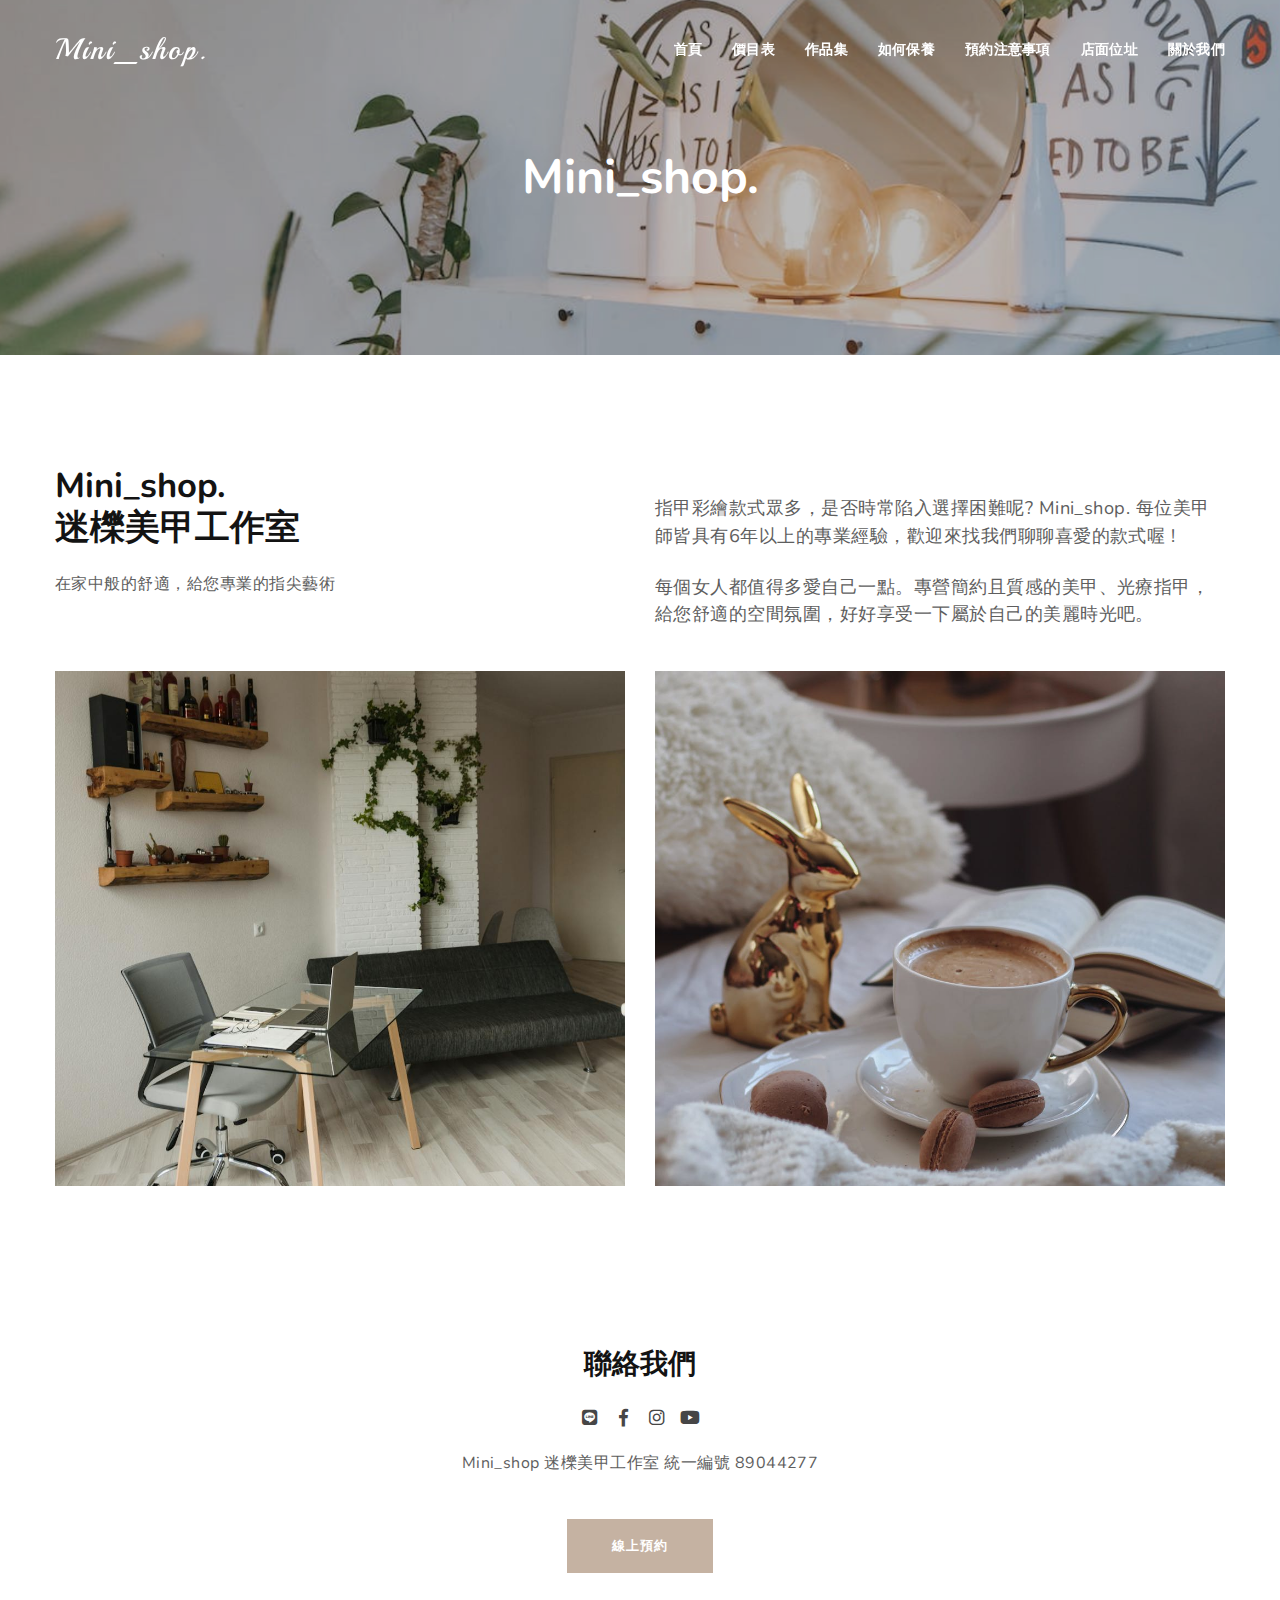
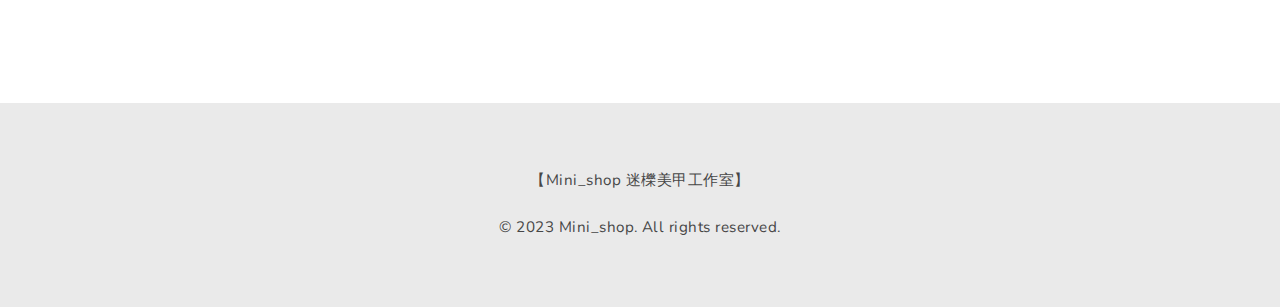
==== about.html @ 3e396a77 "demo_4_v1.0" ====
<!DOCTYPE html>
    
<html lang="zh">
<head>
    <meta charset="utf-8">
    <meta http-equiv="X-UA-Compatible" content="IE=edge">

    <title>Mini_shop | Welcome to Mini_shop</title>
    <meta name="author" content="柴柴網頁設計">
    <meta name="keywords" content="網頁設計,網站架設,個人形象網站,品牌官網,LOGO設計">
    <meta name="format-detection" content="telephone=no">
    <meta name="copyright" content="柴柴網頁設計, All Rights Reserved">
    <meta name="description" content="擅長：美業形象網站設計、個人品牌官網、網頁設計、網站架設、LOGO設計">

    <!-- Open Graph Protocol-->
    <meta property="og:type" content="website">
    <meta property="og:site_name" content="柴柴網頁設計">
    <meta property="og:title" content="柴柴網頁設計">
    <meta property="og:image" content="assets/images/home/home-fullscreen-7.png">
    <meta property="og:description" content="擅長：個人形象網站設計、個人品牌官網、網頁設計、網站架設、LOGO設計">
    <meta property="og:url" content="">

    <link rel="icon" type="image/png" href="assets/images/favicon.png">

    <meta name="viewport" content="width=device-width, initial-scale=1">

    <!-- START: Styles -->

    <!-- Google Fonts -->
    <link href="https://fonts.googleapis.com/css?family=Nunito:400,700%7cPlayball%7cPT+Serif:700i" rel="stylesheet"><!-- %7c -->

    <!-- Bootstrap -->
    <link rel="stylesheet" href="assets/vendor/bootstrap/dist/css/bootstrap.min.css">

    <!-- Font Awesome -->
    <link rel="stylesheet" href="assets/vendor/@fortawesome/fontawesome-free/css/brands.css">
    <link rel="stylesheet" href="assets/vendor/@fortawesome/fontawesome-free/css/solid.css">
    <link rel="stylesheet" href="assets/vendor/@fortawesome/fontawesome-free/css/fontawesome.css">

    <!-- Pe icon 7 stroke -->
    <link rel="stylesheet" href="assets/vendor/pixeden-stroke-7-icon/pe-icon-7-stroke/dist/pe-icon-7-stroke.min.css">

    <!-- Lightgallery -->
    <link rel="stylesheet" type="text/css" href="assets/vendor/lightgallery/dist/css/lightgallery.min.css">

    <!-- Swiper -->
    <link rel="stylesheet" type="text/css" href="assets/vendor/swiper/dist/css/swiper.min.css">

    <!-- Mimilism -->
    <link rel="stylesheet" href="assets/css/mimilism.css">

    <!-- Custom Styles -->
    <link rel="stylesheet" href="assets/css/custom.css">
    
    <!-- END: Styles -->

    <!-- jQuery -->
    <script src="assets/vendor/jquery/dist/jquery.min.js"></script>

</head>

<body>
    <div class="dk-main">
    <!--
        START: Navbar

        Additional Classes:
            .dk-navbar-sticky
            .dk-navbar-transparent
            .dk-navbar-white
            .dk-navbar-fullscreen || .dk-navbar-(xl, lg, md, sm)-fullscreen
    -->
        <nav class="dk-navbar dk-navbar-fixed dk-navbar-transparent dk-navbar-white dk-navbar-lg-fullscreen">
            <div class="container">
                <div class="dk-nav-content">
                    <a href="index.html" class="dk-nav-logo">Mini_shop.</a>
                    <ul class="dk-nav dk-nav-align-right">  
                        <li class="">
                            <a href="index.html">
                                首頁
                            </a>
                        </li>
                        <li class="">
                            <a href="price.html">
                                價目表
                            </a>
                        </li>
                        <li class="">
                            <a href="work.html">
                                作品集
                            </a>
                        </li>
                        <li>
                            <a href="QApage.html">
                                如何保養
                            </a>
                        </li>
                        <li>
                            <a href="reserve.html">
                                預約注意事項
                            </a>
                        </li>
                        <li class="">
                            <a href="contact.html">
                                店面位址
                            </a>
                        </li> 
                        <li class="">
                            <a href="about.html">
                                關於我們
                            </a>
                        </li>
                    </ul>
                </div>
            </div>
        </nav>

        <div class="dk-navbar dk-navbar-fullscreen">
            <div class="container">
                <div class="d-block"></div>
                <div class="dk-nav-content">
                </div>
            </div>
        </div>
        <!-- END: Navbar -->

        <div class="dk-box-3">
            <div class="bg-image bg-pattern">
                <img src="assets/images/home/bg_3.png" alt="" class="jarallax-img">
                <div style="background-color: rgba(32, 32, 32, .3);"></div>
            </div>
            <div class="dk-gap-1"></div>
            <div class="row justify-content-center">
                <div class="col-lg-4">
                    <h1 class="display-3 text-center text-white mb-0">Mini_shop.</h1>
                </div>
            </div>
            <div class="dk-gap-1"></div>
        </div> 
 
        <div class="dk-box-2 dk-padding-top">
            <div class="container">
                <div class="row">
                    <div class="col-lg-6">
                        <h2>Mini_shop. </br>迷櫟美甲工作室</h2>
                        <p>在家中般的舒適，給您專業的指尖藝術</p>
                    </div>

                    <div class="col-lg-6 mb-2 mt-30">
                        <p class="lead">指甲彩繪款式眾多，是否時常陷入選擇困難呢? Mini_shop. 每位美甲師皆具有6年以上的專業經驗，歡迎來找我們聊聊喜愛的款式喔 !</p>
                        <p class="lead mb-0">每個女人都值得多愛自己一點。專營簡約且質感的美甲、光療指甲，給您舒適的空間氛圍，好好享受一下屬於自己的美麗時光吧。</p>
                    </div>
                </div>

                <div class="dk-blog-post">
                    <div class="dk-box-5 dk-blog-post-overflow">
                        <div class="row vertical-gap dk-gallery">
                            <div class="col-md-6">
                                <a href="assets/images/about/work_1.jpg" class="dk-gallery-item">
                                    <img class="dk-img" src="assets/images/about/work_1.jpg" alt="">
                                </a>
                            </div>
                            <div class="col-md-6">
                                <a href="assets/images/about/work_2.jpg" class="dk-gallery-item">
                                    <img class="dk-img" src="assets/images/about/work_2.jpg" alt="">
                                </a>
                            </div>
                        </div>
                    </div>    
                </div>
            </div>
        </div>

        <!-- 頁尾聯絡資訊 -->
        <div class="dk-box-2 text-center" style="background-color: #ffffff;">
            <div class="container">
                <div class="row justify-content-center">
                    <div class="col-lg-12">
                        <h3 class="mnt-8">聯絡我們</h3>
                        <ul class="dk-social-links dk-social-links-light mnt-2 ml-20 m-20">
                            <li><a href="#" class="dk-social-line"><span class="fab fa-line"></span></a></li>
                            <li><a href="#" class="dk-social-facebook"><span class="fab fa-facebook-f"></span></a></li>
                            <li><a href="#" class="dk-social-instagram"><span class="fab fa-instagram"></span></a></li>
                            <li><a href="#" class="dk-social-youtube"><span class="fab fa-youtube"></span></a></li>
                        </ul>
                        <p class="mnt-2">Mini_shop 迷櫟美甲工作室 統一編號 <span>89044277</span></p>
                    </div>
                    <div class="col-lg-12 m-20">
                        <a href="reserve.html" class="dk-btn dk-btn-md">線上預約</a>
                    </div>
                </div>
            </div>
        </div>
    
        <!-- START: Footer -->
        <footer class="dk-footer-copyright dk-footer-light">
            <div class="container">
                <p>【Mini_shop 迷櫟美甲工作室】</p>
                <p class="mb-0">&copy; 2023 Mini_shop. All rights reserved.</p>
            </div>
        </footer>
        <!-- END: Footer -->
    </div>
    
<!-- START: Scripts -->

<!-- Object Fit Images -->
<script src="assets/vendor/object-fit-images/dist/ofi.min.js"></script>

<!-- Popper -->
<script src="assets/vendor/popper.js/dist/umd/popper.min.js"></script>

<!-- Bootstrap -->
<script src="assets/vendor/tether/dist/js/tether.min.js"></script>
<script src="assets/vendor/bootstrap/dist/js/bootstrap.min.js"></script>

<!-- Sticky Kit -->
<script src="assets/vendor/sticky-kit/dist/sticky-kit.min.js"></script>

<!-- Jarallax -->
<script src="assets/vendor/jarallax/dist/jarallax.min.js"></script>
<script src="assets/vendor/jarallax/dist/jarallax-video.min.js"></script>

<!-- Isotope -->
<script src="assets/vendor/isotope-layout/dist/isotope.pkgd.min.js"></script>

<!-- ImagesLoaded -->
<script src="assets/vendor/imagesloaded/imagesloaded.pkgd.min.js"></script>

<!-- Lightgallery -->
<script src="assets/vendor/lightgallery/dist/js/lightgallery.min.js"></script>
<script src="assets/vendor/lg-fullscreen/dist/lg-fullscreen.min.js"></script>
<script src="assets/vendor/lg-video/dist/lg-video.min.js"></script>

<!-- Swiper -->
<script src="assets/vendor/swiper/dist/js/swiper.min.js"></script>

<!-- Jquery Form -->
<script src="assets/vendor/jquery-form/dist/jquery.form.min.js"></script>

<!-- The Mimilism -->
<script src="assets/js/mimilism.min.js"></script>
<script src="assets/js/mimilism-init.js"></script>
<!-- END: Scripts -->


    
</body>
</html>
---- assets/vendor/@fortawesome/fontawesome-free/css/brands.css ----
/*!
 * Font Awesome Free 5.2.0 by @fontawesome - https://fontawesome.com
 * License - https://fontawesome.com/license (Icons: CC BY 4.0, Fonts: SIL OFL 1.1, Code: MIT License)
 */
@font-face {
  font-family: 'Font Awesome 5 Brands';
  font-style: normal;
  font-weight: normal;
  src: url("../webfonts/fa-brands-400.eot");
  src: url("../webfonts/fa-brands-400.eot?#iefix") format("embedded-opentype"), url("../webfonts/fa-brands-400.woff2") format("woff2"), url("../webfonts/fa-brands-400.woff") format("woff"), url("../webfonts/fa-brands-400.ttf") format("truetype"), url("../webfonts/fa-brands-400.svg#fontawesome") format("svg"); }

.fab {
  font-family: 'Font Awesome 5 Brands'; }
---- assets/vendor/@fortawesome/fontawesome-free/css/solid.css ----
/*!
 * Font Awesome Free 5.2.0 by @fontawesome - https://fontawesome.com
 * License - https://fontawesome.com/license (Icons: CC BY 4.0, Fonts: SIL OFL 1.1, Code: MIT License)
 */
@font-face {
  font-family: 'Font Awesome 5 Free';
  font-style: normal;
  font-weight: 900;
  src: url("../webfonts/fa-solid-900.eot");
  src: url("../webfonts/fa-solid-900.eot?#iefix") format("embedded-opentype"), url("../webfonts/fa-solid-900.woff2") format("woff2"), url("../webfonts/fa-solid-900.woff") format("woff"), url("../webfonts/fa-solid-900.ttf") format("truetype"), url("../webfonts/fa-solid-900.svg#fontawesome") format("svg"); }

.fa,
.fas {
  font-family: 'Font Awesome 5 Free';
  font-weight: 900; }
---- assets/vendor/pixeden-stroke-7-icon/pe-icon-7-stroke/dist/pe-icon-7-stroke.min.css ----
.pe-fw,.pe-li{text-align:center}@font-face{font-family:Pe-icon-7-stroke;src:url(../fonts/Pe-icon-7-stroke.eot?d7yf1v);src:url(../fonts/Pe-icon-7-stroke.eot?#iefixd7yf1v) format('embedded-opentype'),url(../fonts/Pe-icon-7-stroke.woff?d7yf1v) format('woff'),url(../fonts/Pe-icon-7-stroke.ttf?d7yf1v) format('truetype'),url(../fonts/Pe-icon-7-stroke.svg?d7yf1v#Pe-icon-7-stroke) format('svg');font-weight:400;font-style:normal}[class*=" pe-7s-"],[class^=pe-7s-]{display:inline-block;font-family:Pe-icon-7-stroke;speak:none;font-style:normal;font-weight:400;font-variant:normal;text-transform:none;line-height:1;-webkit-font-smoothing:antialiased;-moz-osx-font-smoothing:grayscale}/*! Modified from font-awesome helper CSS classes - PIXEDEN
 *  Font Awesome 4.0.3 by @davegandy - http://fontawesome.io - @fontawesome
 *  License - http://fontawesome.io/license (CSS: MIT License)
 */.pe-lg{font-size:1.33em;line-height:.75em;vertical-align:-15%}.pe-stack,.pe-va{vertical-align:middle}.pe-2x{font-size:2em}.pe-3x{font-size:3em}.pe-4x{font-size:4em}.pe-5x{font-size:5em}.pe-fw{width:1.28571em}.pe-ul{padding-left:0;margin-left:2.14286em;list-style-type:none}.pe-ul>li{position:relative}.pe-li{position:absolute;left:-2.14286em;width:2.14286em;top:.14286em}.pe-li.pe-lg{left:-1.85714em}.pe-border{padding:.2em .25em .15em;border-radius:.1em;border:.08em solid #eaeaea}.pull-right{float:right}.pe.pull-left{float:left;margin-right:.3em;margin-left:.3em}.pe-spin{-webkit-animation:spin 2s infinite linear;animation:spin 2s infinite linear}@-webkit-keyframes spin{0%{-webkit-transform:rotate(0);transform:rotate(0)}100%{-webkit-transform:rotate(359deg);transform:rotate(359deg)}}@keyframes spin{0%{-webkit-transform:rotate(0);transform:rotate(0)}100%{-webkit-transform:rotate(359deg);transform:rotate(359deg)}}.pe-rotate-90{filter:progid:DXImageTransform.Microsoft.BasicImage(rotation=1);-webkit-transform:rotate(90deg);-ms-transform:rotate(90deg);transform:rotate(90deg)}.pe-rotate-180{filter:progid:DXImageTransform.Microsoft.BasicImage(rotation=2);-webkit-transform:rotate(180deg);-ms-transform:rotate(180deg);transform:rotate(180deg)}.pe-rotate-270{filter:progid:DXImageTransform.Microsoft.BasicImage(rotation=3);-webkit-transform:rotate(270deg);-ms-transform:rotate(270deg);transform:rotate(270deg)}.pe-flip-horizontal{filter:progid:DXImageTransform.Microsoft.BasicImage(rotation=0, mirror=1);-webkit-transform:scale(-1,1);-ms-transform:scale(-1,1);transform:scale(-1,1)}.pe-flip-vertical{filter:progid:DXImageTransform.Microsoft.BasicImage(rotation=2, mirror=1);-webkit-transform:scale(1,-1);-ms-transform:scale(1,-1);transform:scale(1,-1)}.pe-stack{position:relative;display:inline-block;width:2em;height:2em;line-height:2em}.pe-stack-1x,.pe-stack-2x{position:absolute;left:0;width:100%;text-align:center}.pe-stack-1x{line-height:inherit}.pe-stack-2x{font-size:2em}.pe-inverse{color:#fff}.pe-7s-album:before{content:"\e6aa"}.pe-7s-arc:before{content:"\e6ab"}.pe-7s-back-2:before{content:"\e6ac"}.pe-7s-bandaid:before{content:"\e6ad"}.pe-7s-car:before{content:"\e6ae"}.pe-7s-diamond:before{content:"\e6af"}.pe-7s-door-lock:before{content:"\e6b0"}.pe-7s-eyedropper:before{content:"\e6b1"}.pe-7s-female:before{content:"\e6b2"}.pe-7s-gym:before{content:"\e6b3"}.pe-7s-hammer:before{content:"\e6b4"}.pe-7s-headphones:before{content:"\e6b5"}.pe-7s-helm:before{content:"\e6b6"}.pe-7s-hourglass:before{content:"\e6b7"}.pe-7s-leaf:before{content:"\e6b8"}.pe-7s-magic-wand:before{content:"\e6b9"}.pe-7s-male:before{content:"\e6ba"}.pe-7s-map-2:before{content:"\e6bb"}.pe-7s-next-2:before{content:"\e6bc"}.pe-7s-paint-bucket:before{content:"\e6bd"}.pe-7s-pendrive:before{content:"\e6be"}.pe-7s-photo:before{content:"\e6bf"}.pe-7s-piggy:before{content:"\e6c0"}.pe-7s-plugin:before{content:"\e6c1"}.pe-7s-refresh-2:before{content:"\e6c2"}.pe-7s-rocket:before{content:"\e6c3"}.pe-7s-settings:before{content:"\e6c4"}.pe-7s-shield:before{content:"\e6c5"}.pe-7s-smile:before{content:"\e6c6"}.pe-7s-usb:before{content:"\e6c7"}.pe-7s-vector:before{content:"\e6c8"}.pe-7s-wine:before{content:"\e6c9"}.pe-7s-cloud-upload:before{content:"\e68a"}.pe-7s-cash:before{content:"\e68c"}.pe-7s-close:before{content:"\e680"}.pe-7s-bluetooth:before{content:"\e68d"}.pe-7s-cloud-download:before{content:"\e68b"}.pe-7s-way:before{content:"\e68e"}.pe-7s-close-circle:before{content:"\e681"}.pe-7s-id:before{content:"\e68f"}.pe-7s-angle-up:before{content:"\e682"}.pe-7s-wristwatch:before{content:"\e690"}.pe-7s-angle-up-circle:before{content:"\e683"}.pe-7s-world:before{content:"\e691"}.pe-7s-angle-right:before{content:"\e684"}.pe-7s-volume:before{content:"\e692"}.pe-7s-angle-right-circle:before{content:"\e685"}.pe-7s-users:before{content:"\e693"}.pe-7s-angle-left:before{content:"\e686"}.pe-7s-user-female:before{content:"\e694"}.pe-7s-angle-left-circle:before{content:"\e687"}.pe-7s-up-arrow:before{content:"\e695"}.pe-7s-angle-down:before{content:"\e688"}.pe-7s-switch:before{content:"\e696"}.pe-7s-angle-down-circle:before{content:"\e689"}.pe-7s-scissors:before{content:"\e697"}.pe-7s-wallet:before{content:"\e600"}.pe-7s-safe:before{content:"\e698"}.pe-7s-volume2:before{content:"\e601"}.pe-7s-volume1:before{content:"\e602"}.pe-7s-voicemail:before{content:"\e603"}.pe-7s-video:before{content:"\e604"}.pe-7s-user:before{content:"\e605"}.pe-7s-upload:before{content:"\e606"}.pe-7s-unlock:before{content:"\e607"}.pe-7s-umbrella:before{content:"\e608"}.pe-7s-trash:before{content:"\e609"}.pe-7s-tools:before{content:"\e60a"}.pe-7s-timer:before{content:"\e60b"}.pe-7s-ticket:before{content:"\e60c"}.pe-7s-target:before{content:"\e60d"}.pe-7s-sun:before{content:"\e60e"}.pe-7s-study:before{content:"\e60f"}.pe-7s-stopwatch:before{content:"\e610"}.pe-7s-star:before{content:"\e611"}.pe-7s-speaker:before{content:"\e612"}.pe-7s-signal:before{content:"\e613"}.pe-7s-shuffle:before{content:"\e614"}.pe-7s-shopbag:before{content:"\e615"}.pe-7s-share:before{content:"\e616"}.pe-7s-server:before{content:"\e617"}.pe-7s-search:before{content:"\e618"}.pe-7s-film:before{content:"\e6a5"}.pe-7s-science:before{content:"\e619"}.pe-7s-disk:before{content:"\e6a6"}.pe-7s-ribbon:before{content:"\e61a"}.pe-7s-repeat:before{content:"\e61b"}.pe-7s-refresh:before{content:"\e61c"}.pe-7s-add-user:before{content:"\e6a9"}.pe-7s-refresh-cloud:before{content:"\e61d"}.pe-7s-paperclip:before{content:"\e69c"}.pe-7s-radio:before{content:"\e61e"}.pe-7s-note2:before{content:"\e69d"}.pe-7s-print:before{content:"\e61f"}.pe-7s-network:before{content:"\e69e"}.pe-7s-prev:before{content:"\e620"}.pe-7s-mute:before{content:"\e69f"}.pe-7s-power:before{content:"\e621"}.pe-7s-medal:before{content:"\e6a0"}.pe-7s-portfolio:before{content:"\e622"}.pe-7s-like2:before{content:"\e6a1"}.pe-7s-plus:before{content:"\e623"}.pe-7s-left-arrow:before{content:"\e6a2"}.pe-7s-play:before{content:"\e624"}.pe-7s-key:before{content:"\e6a3"}.pe-7s-plane:before{content:"\e625"}.pe-7s-joy:before{content:"\e6a4"}.pe-7s-photo-gallery:before{content:"\e626"}.pe-7s-pin:before{content:"\e69b"}.pe-7s-phone:before{content:"\e627"}.pe-7s-plug:before{content:"\e69a"}.pe-7s-pen:before{content:"\e628"}.pe-7s-right-arrow:before{content:"\e699"}.pe-7s-paper-plane:before{content:"\e629"}.pe-7s-delete-user:before{content:"\e6a7"}.pe-7s-paint:before{content:"\e62a"}.pe-7s-bottom-arrow:before{content:"\e6a8"}.pe-7s-notebook:before{content:"\e62b"}.pe-7s-note:before{content:"\e62c"}.pe-7s-next:before{content:"\e62d"}.pe-7s-news-paper:before{content:"\e62e"}.pe-7s-musiclist:before{content:"\e62f"}.pe-7s-music:before{content:"\e630"}.pe-7s-mouse:before{content:"\e631"}.pe-7s-more:before{content:"\e632"}.pe-7s-moon:before{content:"\e633"}.pe-7s-monitor:before{content:"\e634"}.pe-7s-micro:before{content:"\e635"}.pe-7s-menu:before{content:"\e636"}.pe-7s-map:before{content:"\e637"}.pe-7s-map-marker:before{content:"\e638"}.pe-7s-mail:before{content:"\e639"}.pe-7s-mail-open:before{content:"\e63a"}.pe-7s-mail-open-file:before{content:"\e63b"}.pe-7s-magnet:before{content:"\e63c"}.pe-7s-loop:before{content:"\e63d"}.pe-7s-look:before{content:"\e63e"}.pe-7s-lock:before{content:"\e63f"}.pe-7s-lintern:before{content:"\e640"}.pe-7s-link:before{content:"\e641"}.pe-7s-like:before{content:"\e642"}.pe-7s-light:before{content:"\e643"}.pe-7s-less:before{content:"\e644"}.pe-7s-keypad:before{content:"\e645"}.pe-7s-junk:before{content:"\e646"}.pe-7s-info:before{content:"\e647"}.pe-7s-home:before{content:"\e648"}.pe-7s-help2:before{content:"\e649"}.pe-7s-help1:before{content:"\e64a"}.pe-7s-graph3:before{content:"\e64b"}.pe-7s-graph2:before{content:"\e64c"}.pe-7s-graph1:before{content:"\e64d"}.pe-7s-graph:before{content:"\e64e"}.pe-7s-global:before{content:"\e64f"}.pe-7s-gleam:before{content:"\e650"}.pe-7s-glasses:before{content:"\e651"}.pe-7s-gift:before{content:"\e652"}.pe-7s-folder:before{content:"\e653"}.pe-7s-flag:before{content:"\e654"}.pe-7s-filter:before{content:"\e655"}.pe-7s-file:before{content:"\e656"}.pe-7s-expand1:before{content:"\e657"}.pe-7s-exapnd2:before{content:"\e658"}.pe-7s-edit:before{content:"\e659"}.pe-7s-drop:before{content:"\e65a"}.pe-7s-drawer:before{content:"\e65b"}.pe-7s-download:before{content:"\e65c"}.pe-7s-display2:before{content:"\e65d"}.pe-7s-display1:before{content:"\e65e"}.pe-7s-diskette:before{content:"\e65f"}.pe-7s-date:before{content:"\e660"}.pe-7s-cup:before{content:"\e661"}.pe-7s-culture:before{content:"\e662"}.pe-7s-crop:before{content:"\e663"}.pe-7s-credit:before{content:"\e664"}.pe-7s-copy-file:before{content:"\e665"}.pe-7s-config:before{content:"\e666"}.pe-7s-compass:before{content:"\e667"}.pe-7s-comment:before{content:"\e668"}.pe-7s-coffee:before{content:"\e669"}.pe-7s-cloud:before{content:"\e66a"}.pe-7s-clock:before{content:"\e66b"}.pe-7s-check:before{content:"\e66c"}.pe-7s-chat:before{content:"\e66d"}.pe-7s-cart:before{content:"\e66e"}.pe-7s-camera:before{content:"\e66f"}.pe-7s-call:before{content:"\e670"}.pe-7s-calculator:before{content:"\e671"}.pe-7s-browser:before{content:"\e672"}.pe-7s-box2:before{content:"\e673"}.pe-7s-box1:before{content:"\e674"}.pe-7s-bookmarks:before{content:"\e675"}.pe-7s-bicycle:before{content:"\e676"}.pe-7s-bell:before{content:"\e677"}.pe-7s-battery:before{content:"\e678"}.pe-7s-ball:before{content:"\e679"}.pe-7s-back:before{content:"\e67a"}.pe-7s-attention:before{content:"\e67b"}.pe-7s-anchor:before{content:"\e67c"}.pe-7s-albums:before{content:"\e67d"}.pe-7s-alarm:before{content:"\e67e"}.pe-7s-airplay:before{content:"\e67f"}
---- assets/vendor/lightgallery/dist/css/lightgallery.min.css ----
.lg-sub-html,.lg-toolbar{background-color:rgba(0,0,0,.45)}@font-face{font-family:lg;src:url(../fonts/lg.eot?n1z373);src:url(../fonts/lg.eot?#iefixn1z373) format("embedded-opentype"),url(../fonts/lg.woff?n1z373) format("woff"),url(../fonts/lg.ttf?n1z373) format("truetype"),url(../fonts/lg.svg?n1z373#lg) format("svg");font-weight:400;font-style:normal}.lg-icon{font-family:lg;speak:none;font-style:normal;font-weight:400;font-variant:normal;text-transform:none;line-height:1;-webkit-font-smoothing:antialiased;-moz-osx-font-smoothing:grayscale}.lg-actions .lg-next,.lg-actions .lg-prev{background-color:rgba(0,0,0,.45);border-radius:2px;color:#999;cursor:pointer;display:block;font-size:22px;margin-top:-10px;padding:8px 10px 9px;position:absolute;top:50%;z-index:1080;border:none;outline:0}.lg-actions .lg-next.disabled,.lg-actions .lg-prev.disabled{pointer-events:none;opacity:.5}.lg-actions .lg-next:hover,.lg-actions .lg-prev:hover{color:#FFF}.lg-actions .lg-next{right:20px}.lg-actions .lg-next:before{content:"\e095"}.lg-actions .lg-prev{left:20px}.lg-actions .lg-prev:after{content:"\e094"}@-webkit-keyframes lg-right-end{0%,100%{left:0}50%{left:-30px}}@-moz-keyframes lg-right-end{0%,100%{left:0}50%{left:-30px}}@-ms-keyframes lg-right-end{0%,100%{left:0}50%{left:-30px}}@keyframes lg-right-end{0%,100%{left:0}50%{left:-30px}}@-webkit-keyframes lg-left-end{0%,100%{left:0}50%{left:30px}}@-moz-keyframes lg-left-end{0%,100%{left:0}50%{left:30px}}@-ms-keyframes lg-left-end{0%,100%{left:0}50%{left:30px}}@keyframes lg-left-end{0%,100%{left:0}50%{left:30px}}.lg-outer.lg-right-end .lg-object{-webkit-animation:lg-right-end .3s;-o-animation:lg-right-end .3s;animation:lg-right-end .3s;position:relative}.lg-outer.lg-left-end .lg-object{-webkit-animation:lg-left-end .3s;-o-animation:lg-left-end .3s;animation:lg-left-end .3s;position:relative}.lg-toolbar{z-index:1082;left:0;position:absolute;top:0;width:100%}.lg-toolbar .lg-icon{color:#999;cursor:pointer;float:right;font-size:24px;height:47px;line-height:27px;padding:10px 0;text-align:center;width:50px;text-decoration:none!important;outline:0;-webkit-transition:color .2s linear;-o-transition:color .2s linear;transition:color .2s linear}.lg-toolbar .lg-icon:hover{color:#FFF}.lg-toolbar .lg-close:after{content:"\e070"}.lg-toolbar .lg-download:after{content:"\e0f2"}.lg-sub-html{bottom:0;color:#EEE;font-size:16px;left:0;padding:10px 40px;position:fixed;right:0;text-align:center;z-index:1080}.lg-sub-html h4{margin:0;font-size:13px;font-weight:700}.lg-sub-html p{font-size:12px;margin:5px 0 0}#lg-counter{color:#999;display:inline-block;font-size:16px;padding-left:20px;padding-top:12px;vertical-align:middle}.lg-next,.lg-prev,.lg-toolbar{opacity:1;-webkit-transition:-webkit-transform .35s cubic-bezier(0,0,.25,1) 0s,opacity .35s cubic-bezier(0,0,.25,1) 0s,color .2s linear;-moz-transition:-moz-transform .35s cubic-bezier(0,0,.25,1) 0s,opacity .35s cubic-bezier(0,0,.25,1) 0s,color .2s linear;-o-transition:-o-transform .35s cubic-bezier(0,0,.25,1) 0s,opacity .35s cubic-bezier(0,0,.25,1) 0s,color .2s linear;transition:transform .35s cubic-bezier(0,0,.25,1) 0s,opacity .35s cubic-bezier(0,0,.25,1) 0s,color .2s linear}.lg-hide-items .lg-prev{opacity:0;-webkit-transform:translate3d(-10px,0,0);transform:translate3d(-10px,0,0)}.lg-hide-items .lg-next{opacity:0;-webkit-transform:translate3d(10px,0,0);transform:translate3d(10px,0,0)}.lg-hide-items .lg-toolbar{opacity:0;-webkit-transform:translate3d(0,-10px,0);transform:translate3d(0,-10px,0)}body:not(.lg-from-hash) .lg-outer.lg-start-zoom .lg-object{-webkit-transform:scale3d(.5,.5,.5);transform:scale3d(.5,.5,.5);opacity:0;-webkit-transition:-webkit-transform 250ms cubic-bezier(0,0,.25,1) 0s,opacity 250ms cubic-bezier(0,0,.25,1)!important;-moz-transition:-moz-transform 250ms cubic-bezier(0,0,.25,1) 0s,opacity 250ms cubic-bezier(0,0,.25,1)!important;-o-transition:-o-transform 250ms cubic-bezier(0,0,.25,1) 0s,opacity 250ms cubic-bezier(0,0,.25,1)!important;transition:transform 250ms cubic-bezier(0,0,.25,1) 0s,opacity 250ms cubic-bezier(0,0,.25,1)!important;-webkit-transform-origin:50% 50%;-moz-transform-origin:50% 50%;-ms-transform-origin:50% 50%;transform-origin:50% 50%}body:not(.lg-from-hash) .lg-outer.lg-start-zoom .lg-item.lg-complete .lg-object{-webkit-transform:scale3d(1,1,1);transform:scale3d(1,1,1);opacity:1}.lg-outer .lg-thumb-outer{background-color:#0D0A0A;bottom:0;position:absolute;width:100%;z-index:1080;max-height:350px;-webkit-transform:translate3d(0,100%,0);transform:translate3d(0,100%,0);-webkit-transition:-webkit-transform .25s cubic-bezier(0,0,.25,1) 0s;-moz-transition:-moz-transform .25s cubic-bezier(0,0,.25,1) 0s;-o-transition:-o-transform .25s cubic-bezier(0,0,.25,1) 0s;transition:transform .25s cubic-bezier(0,0,.25,1) 0s}.lg-outer .lg-thumb-outer.lg-grab .lg-thumb-item{cursor:-webkit-grab;cursor:-moz-grab;cursor:-o-grab;cursor:-ms-grab;cursor:grab}.lg-outer .lg-thumb-outer.lg-grabbing .lg-thumb-item{cursor:move;cursor:-webkit-grabbing;cursor:-moz-grabbing;cursor:-o-grabbing;cursor:-ms-grabbing;cursor:grabbing}.lg-outer .lg-thumb-outer.lg-dragging .lg-thumb{-webkit-transition-duration:0s!important;transition-duration:0s!important}.lg-outer.lg-thumb-open .lg-thumb-outer{-webkit-transform:translate3d(0,0,0);transform:translate3d(0,0,0)}.lg-outer .lg-thumb{padding:10px 0;height:100%;margin-bottom:-5px}.lg-outer .lg-thumb-item{cursor:pointer;float:left;overflow:hidden;height:100%;border:2px solid #FFF;border-radius:4px;margin-bottom:5px}@media (min-width:1025px){.lg-outer .lg-thumb-item{-webkit-transition:border-color .25s ease;-o-transition:border-color .25s ease;transition:border-color .25s ease}}.lg-outer .lg-thumb-item.active,.lg-outer .lg-thumb-item:hover{border-color:#a90707}.lg-outer .lg-thumb-item img{width:100%;height:100%;object-fit:cover}.lg-outer.lg-has-thumb .lg-item{padding-bottom:120px}.lg-outer.lg-can-toggle .lg-item{padding-bottom:0}.lg-outer.lg-pull-caption-up .lg-sub-html{-webkit-transition:bottom .25s ease;-o-transition:bottom .25s ease;transition:bottom .25s ease}.lg-outer.lg-pull-caption-up.lg-thumb-open .lg-sub-html{bottom:100px}.lg-outer .lg-toogle-thumb{background-color:#0D0A0A;border-radius:2px 2px 0 0;color:#999;cursor:pointer;font-size:24px;height:39px;line-height:27px;padding:5px 0;position:absolute;right:20px;text-align:center;top:-39px;width:50px}.lg-outer .lg-toogle-thumb:hover,.lg-outer.lg-dropdown-active #lg-share{color:#FFF}.lg-outer .lg-toogle-thumb:after{content:"\e1ff"}.lg-outer .lg-video-cont{display:inline-block;vertical-align:middle;max-width:1140px;max-height:100%;width:100%;padding:0 5px}.lg-outer .lg-video{width:100%;height:0;padding-bottom:56.25%;overflow:hidden;position:relative}.lg-outer .lg-video .lg-object{display:inline-block;position:absolute;top:0;left:0;width:100%!important;height:100%!important}.lg-outer .lg-video .lg-video-play{width:84px;height:59px;position:absolute;left:50%;top:50%;margin-left:-42px;margin-top:-30px;z-index:1080;cursor:pointer}.lg-outer .lg-has-iframe .lg-video{-webkit-overflow-scrolling:touch;overflow:auto}.lg-outer .lg-has-vimeo .lg-video-play{background:url(../img/vimeo-play.png) no-repeat}.lg-outer .lg-has-vimeo:hover .lg-video-play{background:url(../img/vimeo-play.png) 0 -58px no-repeat}.lg-outer .lg-has-html5 .lg-video-play{background:url(../img/video-play.png) no-repeat;height:64px;margin-left:-32px;margin-top:-32px;width:64px;opacity:.8}.lg-outer .lg-has-html5:hover .lg-video-play{opacity:1}.lg-outer .lg-has-youtube .lg-video-play{background:url(../img/youtube-play.png) no-repeat}.lg-outer .lg-has-youtube:hover .lg-video-play{background:url(../img/youtube-play.png) 0 -60px no-repeat}.lg-outer .lg-video-object{width:100%!important;height:100%!important;position:absolute;top:0;left:0}.lg-outer .lg-has-video .lg-video-object{visibility:hidden}.lg-outer .lg-has-video.lg-video-playing .lg-object,.lg-outer .lg-has-video.lg-video-playing .lg-video-play{display:none}.lg-outer .lg-has-video.lg-video-playing .lg-video-object{visibility:visible}.lg-progress-bar{background-color:#333;height:5px;left:0;position:absolute;top:0;width:100%;z-index:1083;opacity:0;-webkit-transition:opacity 80ms ease 0s;-moz-transition:opacity 80ms ease 0s;-o-transition:opacity 80ms ease 0s;transition:opacity 80ms ease 0s}.lg-progress-bar .lg-progress{background-color:#a90707;height:5px;width:0}.lg-progress-bar.lg-start .lg-progress{width:100%}.lg-show-autoplay .lg-progress-bar{opacity:1}.lg-autoplay-button:after{content:"\e01d"}.lg-show-autoplay .lg-autoplay-button:after{content:"\e01a"}.lg-outer.lg-css3.lg-zoom-dragging .lg-item.lg-complete.lg-zoomable .lg-image,.lg-outer.lg-css3.lg-zoom-dragging .lg-item.lg-complete.lg-zoomable .lg-img-wrap{-webkit-transition-duration:0s;transition-duration:0s}.lg-outer.lg-use-transition-for-zoom .lg-item.lg-complete.lg-zoomable .lg-img-wrap{-webkit-transition:-webkit-transform .3s cubic-bezier(0,0,.25,1) 0s;-moz-transition:-moz-transform .3s cubic-bezier(0,0,.25,1) 0s;-o-transition:-o-transform .3s cubic-bezier(0,0,.25,1) 0s;transition:transform .3s cubic-bezier(0,0,.25,1) 0s}.lg-outer.lg-use-left-for-zoom .lg-item.lg-complete.lg-zoomable .lg-img-wrap{-webkit-transition:left .3s cubic-bezier(0,0,.25,1) 0s,top .3s cubic-bezier(0,0,.25,1) 0s;-moz-transition:left .3s cubic-bezier(0,0,.25,1) 0s,top .3s cubic-bezier(0,0,.25,1) 0s;-o-transition:left .3s cubic-bezier(0,0,.25,1) 0s,top .3s cubic-bezier(0,0,.25,1) 0s;transition:left .3s cubic-bezier(0,0,.25,1) 0s,top .3s cubic-bezier(0,0,.25,1) 0s}.lg-outer .lg-item.lg-complete.lg-zoomable .lg-img-wrap{-webkit-transform:translate3d(0,0,0);transform:translate3d(0,0,0);-webkit-backface-visibility:hidden;-moz-backface-visibility:hidden;backface-visibility:hidden}.lg-outer .lg-item.lg-complete.lg-zoomable .lg-image{-webkit-transform:scale3d(1,1,1);transform:scale3d(1,1,1);-webkit-transition:-webkit-transform .3s cubic-bezier(0,0,.25,1) 0s,opacity .15s!important;-moz-transition:-moz-transform .3s cubic-bezier(0,0,.25,1) 0s,opacity .15s!important;-o-transition:-o-transform .3s cubic-bezier(0,0,.25,1) 0s,opacity .15s!important;transition:transform .3s cubic-bezier(0,0,.25,1) 0s,opacity .15s!important;-webkit-transform-origin:0 0;-moz-transform-origin:0 0;-ms-transform-origin:0 0;transform-origin:0 0;-webkit-backface-visibility:hidden;-moz-backface-visibility:hidden;backface-visibility:hidden}#lg-zoom-in:after{content:"\e311"}#lg-actual-size{font-size:20px}#lg-actual-size:after{content:"\e033"}#lg-zoom-out{opacity:.5;pointer-events:none}#lg-zoom-out:after{content:"\e312"}.lg-zoomed #lg-zoom-out{opacity:1;pointer-events:auto}.lg-outer .lg-pager-outer{bottom:60px;left:0;position:absolute;right:0;text-align:center;z-index:1080;height:10px}.lg-outer .lg-pager-outer.lg-pager-hover .lg-pager-cont{overflow:visible}.lg-outer .lg-pager-cont{cursor:pointer;display:inline-block;overflow:hidden;position:relative;vertical-align:top;margin:0 5px}.lg-outer .lg-pager-cont:hover .lg-pager-thumb-cont{opacity:1;-webkit-transform:translate3d(0,0,0);transform:translate3d(0,0,0)}.lg-outer .lg-pager-cont.lg-pager-active .lg-pager{box-shadow:0 0 0 2px #fff inset}.lg-outer .lg-pager-thumb-cont{background-color:#fff;color:#FFF;bottom:100%;height:83px;left:0;margin-bottom:20px;margin-left:-60px;opacity:0;padding:5px;position:absolute;width:120px;border-radius:3px;-webkit-transition:opacity .15s ease 0s,-webkit-transform .15s ease 0s;-moz-transition:opacity .15s ease 0s,-moz-transform .15s ease 0s;-o-transition:opacity .15s ease 0s,-o-transform .15s ease 0s;transition:opacity .15s ease 0s,transform .15s ease 0s;-webkit-transform:translate3d(0,5px,0);transform:translate3d(0,5px,0)}.lg-outer .lg-pager-thumb-cont img{width:100%;height:100%}.lg-outer .lg-pager{background-color:rgba(255,255,255,.5);border-radius:50%;box-shadow:0 0 0 8px rgba(255,255,255,.7) inset;display:block;height:12px;-webkit-transition:box-shadow .3s ease 0s;-o-transition:box-shadow .3s ease 0s;transition:box-shadow .3s ease 0s;width:12px}.lg-outer .lg-pager:focus,.lg-outer .lg-pager:hover{box-shadow:0 0 0 8px #fff inset}.lg-outer .lg-caret{border-left:10px solid transparent;border-right:10px solid transparent;border-top:10px dashed;bottom:-10px;display:inline-block;height:0;left:50%;margin-left:-5px;position:absolute;vertical-align:middle;width:0}.lg-fullscreen:after{content:"\e20c"}.lg-fullscreen-on .lg-fullscreen:after{content:"\e20d"}.lg-outer #lg-dropdown-overlay{background-color:rgba(0,0,0,.25);bottom:0;cursor:default;left:0;position:fixed;right:0;top:0;z-index:1081;opacity:0;visibility:hidden;-webkit-transition:visibility 0s linear .18s,opacity .18s linear 0s;-o-transition:visibility 0s linear .18s,opacity .18s linear 0s;transition:visibility 0s linear .18s,opacity .18s linear 0s}.lg-outer.lg-dropdown-active #lg-dropdown-overlay,.lg-outer.lg-dropdown-active .lg-dropdown{-webkit-transition-delay:0s;transition-delay:0s;-moz-transform:translate3d(0,0,0);-o-transform:translate3d(0,0,0);-ms-transform:translate3d(0,0,0);-webkit-transform:translate3d(0,0,0);transform:translate3d(0,0,0);opacity:1;visibility:visible}.lg-outer .lg-dropdown{background-color:#fff;border-radius:2px;font-size:14px;list-style-type:none;margin:0;padding:10px 0;position:absolute;right:0;text-align:left;top:50px;opacity:0;visibility:hidden;-moz-transform:translate3d(0,5px,0);-o-transform:translate3d(0,5px,0);-ms-transform:translate3d(0,5px,0);-webkit-transform:translate3d(0,5px,0);transform:translate3d(0,5px,0);-webkit-transition:-webkit-transform .18s linear 0s,visibility 0s linear .5s,opacity .18s linear 0s;-moz-transition:-moz-transform .18s linear 0s,visibility 0s linear .5s,opacity .18s linear 0s;-o-transition:-o-transform .18s linear 0s,visibility 0s linear .5s,opacity .18s linear 0s;transition:transform .18s linear 0s,visibility 0s linear .5s,opacity .18s linear 0s}.lg-outer .lg-dropdown:after{content:"";display:block;height:0;width:0;position:absolute;border:8px solid transparent;border-bottom-color:#FFF;right:16px;top:-16px}.lg-outer .lg-dropdown>li:last-child{margin-bottom:0}.lg-outer .lg-dropdown>li:hover .lg-icon,.lg-outer .lg-dropdown>li:hover a{color:#333}.lg-outer .lg-dropdown a{color:#333;display:block;white-space:pre;padding:4px 12px;font-family:"Open Sans","Helvetica Neue",Helvetica,Arial,sans-serif;font-size:12px}.lg-outer .lg-dropdown a:hover{background-color:rgba(0,0,0,.07)}.lg-outer .lg-dropdown .lg-dropdown-text{display:inline-block;line-height:1;margin-top:-3px;vertical-align:middle}.lg-outer .lg-dropdown .lg-icon{color:#333;display:inline-block;float:none;font-size:20px;height:auto;line-height:1;margin-right:8px;padding:0;vertical-align:middle;width:auto}.lg-outer,.lg-outer .lg,.lg-outer .lg-inner{width:100%;height:100%}.lg-outer #lg-share{position:relative}.lg-outer #lg-share:after{content:"\e80d"}.lg-outer #lg-share-facebook .lg-icon{color:#3b5998}.lg-outer #lg-share-facebook .lg-icon:after{content:"\e901"}.lg-outer #lg-share-twitter .lg-icon{color:#00aced}.lg-outer #lg-share-twitter .lg-icon:after{content:"\e904"}.lg-outer #lg-share-googleplus .lg-icon{color:#dd4b39}.lg-outer #lg-share-googleplus .lg-icon:after{content:"\e902"}.lg-outer #lg-share-pinterest .lg-icon{color:#cb2027}.lg-outer #lg-share-pinterest .lg-icon:after{content:"\e903"}.lg-group:after{content:"";display:table;clear:both}.lg-outer{position:fixed;top:0;left:0;z-index:1050;text-align:left;opacity:0;-webkit-transition:opacity .15s ease 0s;-o-transition:opacity .15s ease 0s;transition:opacity .15s ease 0s}.lg-outer *{-webkit-box-sizing:border-box;-moz-box-sizing:border-box;box-sizing:border-box}.lg-outer.lg-visible{opacity:1}.lg-outer.lg-css3 .lg-item.lg-current,.lg-outer.lg-css3 .lg-item.lg-next-slide,.lg-outer.lg-css3 .lg-item.lg-prev-slide{-webkit-transition-duration:inherit!important;transition-duration:inherit!important;-webkit-transition-timing-function:inherit!important;transition-timing-function:inherit!important}.lg-outer.lg-css3.lg-dragging .lg-item.lg-current,.lg-outer.lg-css3.lg-dragging .lg-item.lg-next-slide,.lg-outer.lg-css3.lg-dragging .lg-item.lg-prev-slide{-webkit-transition-duration:0s!important;transition-duration:0s!important;opacity:1}.lg-outer.lg-grab img.lg-object{cursor:-webkit-grab;cursor:-moz-grab;cursor:-o-grab;cursor:-ms-grab;cursor:grab}.lg-outer.lg-grabbing img.lg-object{cursor:move;cursor:-webkit-grabbing;cursor:-moz-grabbing;cursor:-o-grabbing;cursor:-ms-grabbing;cursor:grabbing}.lg-outer .lg{position:relative;overflow:hidden;margin-left:auto;margin-right:auto;max-width:100%;max-height:100%}.lg-outer .lg-inner{position:absolute;left:0;top:0;white-space:nowrap}.lg-outer .lg-item{background:url(../img/loading.gif) center center no-repeat;display:none!important}.lg-outer.lg-css .lg-current,.lg-outer.lg-css3 .lg-current,.lg-outer.lg-css3 .lg-next-slide,.lg-outer.lg-css3 .lg-prev-slide{display:inline-block!important}.lg-outer .lg-img-wrap,.lg-outer .lg-item{display:inline-block;text-align:center;position:absolute;width:100%;height:100%}.lg-outer .lg-img-wrap:before,.lg-outer .lg-item:before{content:"";display:inline-block;height:50%;width:1px;margin-right:-1px}.lg-outer .lg-img-wrap{position:absolute;padding:0 5px;left:0;right:0;top:0;bottom:0}.lg-outer .lg-item.lg-complete{background-image:none}.lg-outer .lg-item.lg-current{z-index:1060}.lg-outer .lg-image{display:inline-block;vertical-align:middle;max-width:100%;max-height:100%;width:auto!important;height:auto!important}.lg-outer.lg-show-after-load .lg-item .lg-object,.lg-outer.lg-show-after-load .lg-item .lg-video-play{opacity:0;-webkit-transition:opacity .15s ease 0s;-o-transition:opacity .15s ease 0s;transition:opacity .15s ease 0s}.lg-outer.lg-show-after-load .lg-item.lg-complete .lg-object,.lg-outer.lg-show-after-load .lg-item.lg-complete .lg-video-play{opacity:1}.lg-outer .lg-empty-html,.lg-outer.lg-hide-download #lg-download{display:none}.lg-backdrop{position:fixed;top:0;left:0;right:0;bottom:0;z-index:1040;background-color:#000;opacity:0;-webkit-transition:opacity .15s ease 0s;-o-transition:opacity .15s ease 0s;transition:opacity .15s ease 0s}.lg-backdrop.in{opacity:1}.lg-css3.lg-no-trans .lg-current,.lg-css3.lg-no-trans .lg-next-slide,.lg-css3.lg-no-trans .lg-prev-slide{-webkit-transition:none 0s ease 0s!important;-moz-transition:none 0s ease 0s!important;-o-transition:none 0s ease 0s!important;transition:none 0s ease 0s!important}.lg-css3.lg-use-css3 .lg-item,.lg-css3.lg-use-left .lg-item{-webkit-backface-visibility:hidden;-moz-backface-visibility:hidden;backface-visibility:hidden}.lg-css3.lg-fade .lg-item{opacity:0}.lg-css3.lg-fade .lg-item.lg-current{opacity:1}.lg-css3.lg-fade .lg-item.lg-current,.lg-css3.lg-fade .lg-item.lg-next-slide,.lg-css3.lg-fade .lg-item.lg-prev-slide{-webkit-transition:opacity .1s ease 0s;-moz-transition:opacity .1s ease 0s;-o-transition:opacity .1s ease 0s;transition:opacity .1s ease 0s}.lg-css3.lg-slide.lg-use-css3 .lg-item{opacity:0}.lg-css3.lg-slide.lg-use-css3 .lg-item.lg-prev-slide{-webkit-transform:translate3d(-100%,0,0);transform:translate3d(-100%,0,0)}.lg-css3.lg-slide.lg-use-css3 .lg-item.lg-next-slide{-webkit-transform:translate3d(100%,0,0);transform:translate3d(100%,0,0)}.lg-css3.lg-slide.lg-use-css3 .lg-item.lg-current{-webkit-transform:translate3d(0,0,0);transform:translate3d(0,0,0);opacity:1}.lg-css3.lg-slide.lg-use-css3 .lg-item.lg-current,.lg-css3.lg-slide.lg-use-css3 .lg-item.lg-next-slide,.lg-css3.lg-slide.lg-use-css3 .lg-item.lg-prev-slide{-webkit-transition:-webkit-transform 1s cubic-bezier(0,0,.25,1) 0s,opacity .1s ease 0s;-moz-transition:-moz-transform 1s cubic-bezier(0,0,.25,1) 0s,opacity .1s ease 0s;-o-transition:-o-transform 1s cubic-bezier(0,0,.25,1) 0s,opacity .1s ease 0s;transition:transform 1s cubic-bezier(0,0,.25,1) 0s,opacity .1s ease 0s}.lg-css3.lg-slide.lg-use-left .lg-item{opacity:0;position:absolute;left:0}.lg-css3.lg-slide.lg-use-left .lg-item.lg-prev-slide{left:-100%}.lg-css3.lg-slide.lg-use-left .lg-item.lg-next-slide{left:100%}.lg-css3.lg-slide.lg-use-left .lg-item.lg-current{left:0;opacity:1}.lg-css3.lg-slide.lg-use-left .lg-item.lg-current,.lg-css3.lg-slide.lg-use-left .lg-item.lg-next-slide,.lg-css3.lg-slide.lg-use-left .lg-item.lg-prev-slide{-webkit-transition:left 1s cubic-bezier(0,0,.25,1) 0s,opacity .1s ease 0s;-moz-transition:left 1s cubic-bezier(0,0,.25,1) 0s,opacity .1s ease 0s;-o-transition:left 1s cubic-bezier(0,0,.25,1) 0s,opacity .1s ease 0s;transition:left 1s cubic-bezier(0,0,.25,1) 0s,opacity .1s ease 0s}
---- assets/css/custom.css ----
/* PLACE YOU CUSTOM STYLES IN THIS FILE */
hr {
    display: block;
    height: 1px;
    border: 0;
    border-top: 1px solid #ccc;
    margin: 1em 0;
    padding: 0;
}
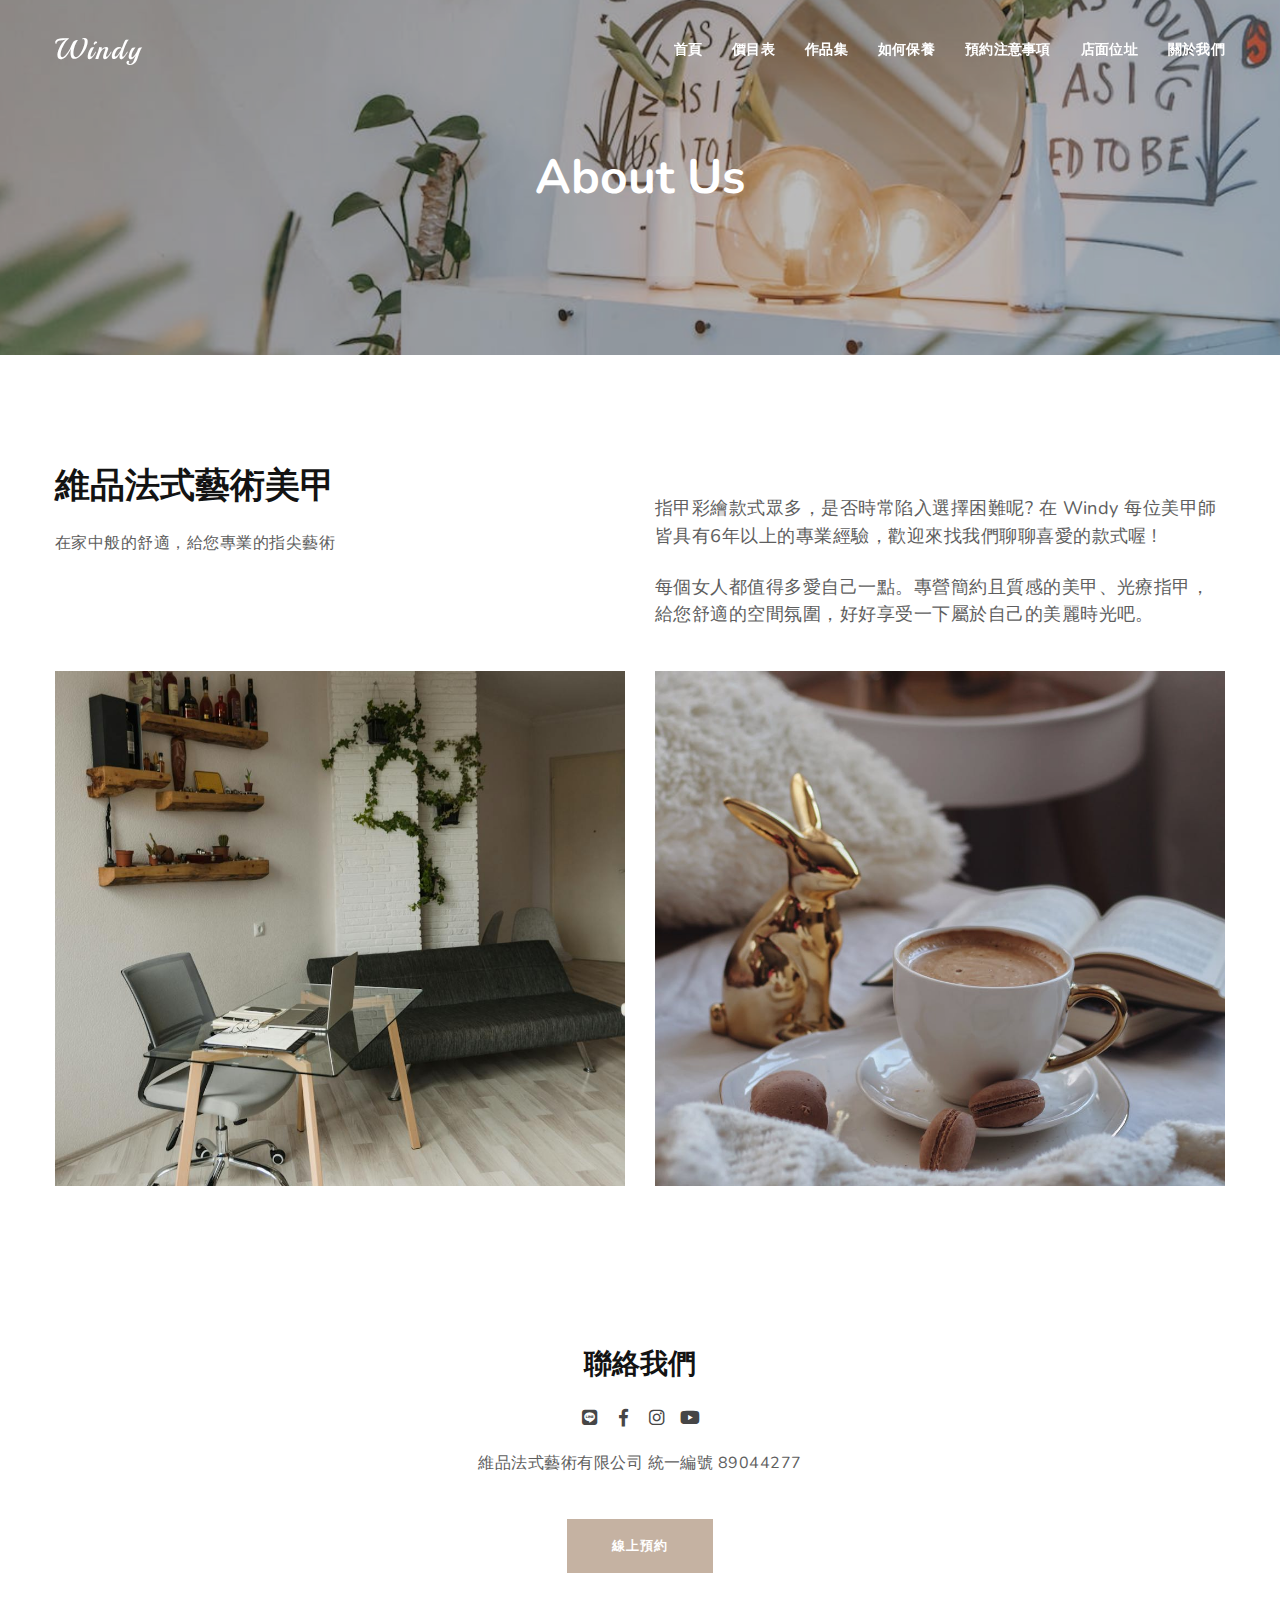
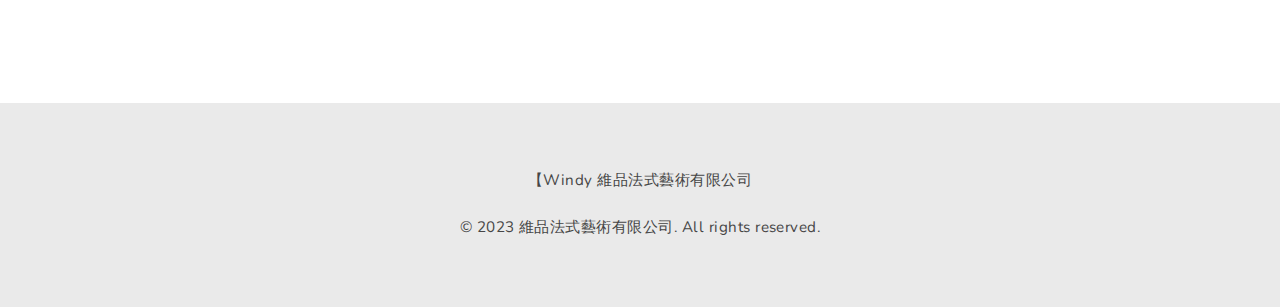
==== commit c1685bcb: "rename the shop name" ====
--- a/about.html
+++ b/about.html
@@ -5,7 +5,7 @@
     <meta charset="utf-8">
     <meta http-equiv="X-UA-Compatible" content="IE=edge">
 
-    <title>Mini_shop | Welcome to Mini_shop</title>
+    <title>維品法式藝術指甲 | Welcome to 維品法式藝術指甲</title>
     <meta name="author" content="柴柴網頁設計">
     <meta name="keywords" content="網頁設計,網站架設,個人形象網站,品牌官網,LOGO設計">
     <meta name="format-detection" content="telephone=no">
@@ -73,7 +73,7 @@
         <nav class="dk-navbar dk-navbar-fixed dk-navbar-transparent dk-navbar-white dk-navbar-lg-fullscreen">
             <div class="container">
                 <div class="dk-nav-content">
-                    <a href="index.html" class="dk-nav-logo">Mini_shop.</a>
+                    <a href="index.html" class="dk-nav-logo">Windy</a>
                     <ul class="dk-nav dk-nav-align-right">  
                         <li class="">
                             <a href="index.html">
@@ -132,7 +132,7 @@
             <div class="dk-gap-1"></div>
             <div class="row justify-content-center">
                 <div class="col-lg-4">
-                    <h1 class="display-3 text-center text-white mb-0">Mini_shop.</h1>
+                    <h1 class="display-3 text-center text-white mb-0">About Us</h1>
                 </div>
             </div>
             <div class="dk-gap-1"></div>
@@ -142,12 +142,12 @@
             <div class="container">
                 <div class="row">
                     <div class="col-lg-6">
-                        <h2>Mini_shop. </br>迷櫟美甲工作室</h2>
+                        <h2>維品法式藝術美甲</h2>
                         <p>在家中般的舒適，給您專業的指尖藝術</p>
                     </div>
 
                     <div class="col-lg-6 mb-2 mt-30">
-                        <p class="lead">指甲彩繪款式眾多，是否時常陷入選擇困難呢? Mini_shop. 每位美甲師皆具有6年以上的專業經驗，歡迎來找我們聊聊喜愛的款式喔 !</p>
+                        <p class="lead">指甲彩繪款式眾多，是否時常陷入選擇困難呢? 在 Windy 每位美甲師皆具有6年以上的專業經驗，歡迎來找我們聊聊喜愛的款式喔 !</p>
                         <p class="lead mb-0">每個女人都值得多愛自己一點。專營簡約且質感的美甲、光療指甲，給您舒適的空間氛圍，好好享受一下屬於自己的美麗時光吧。</p>
                     </div>
                 </div>
@@ -183,7 +183,7 @@
                             <li><a href="#" class="dk-social-instagram"><span class="fab fa-instagram"></span></a></li>
                             <li><a href="#" class="dk-social-youtube"><span class="fab fa-youtube"></span></a></li>
                         </ul>
-                        <p class="mnt-2">Mini_shop 迷櫟美甲工作室 統一編號 <span>89044277</span></p>
+                        <p class="mnt-2">維品法式藝術有限公司 統一編號 <span>89044277</span></p>
                     </div>
                     <div class="col-lg-12 m-20">
                         <a href="reserve.html" class="dk-btn dk-btn-md">線上預約</a>
@@ -195,8 +195,8 @@
         <!-- START: Footer -->
         <footer class="dk-footer-copyright dk-footer-light">
             <div class="container">
-                <p>【Mini_shop 迷櫟美甲工作室】</p>
-                <p class="mb-0">&copy; 2023 Mini_shop. All rights reserved.</p>
+                <p>【Windy 維品法式藝術有限公司</p>
+                <p class="mb-0">&copy; 2023 維品法式藝術有限公司. All rights reserved.</p>
             </div>
         </footer>
         <!-- END: Footer -->
